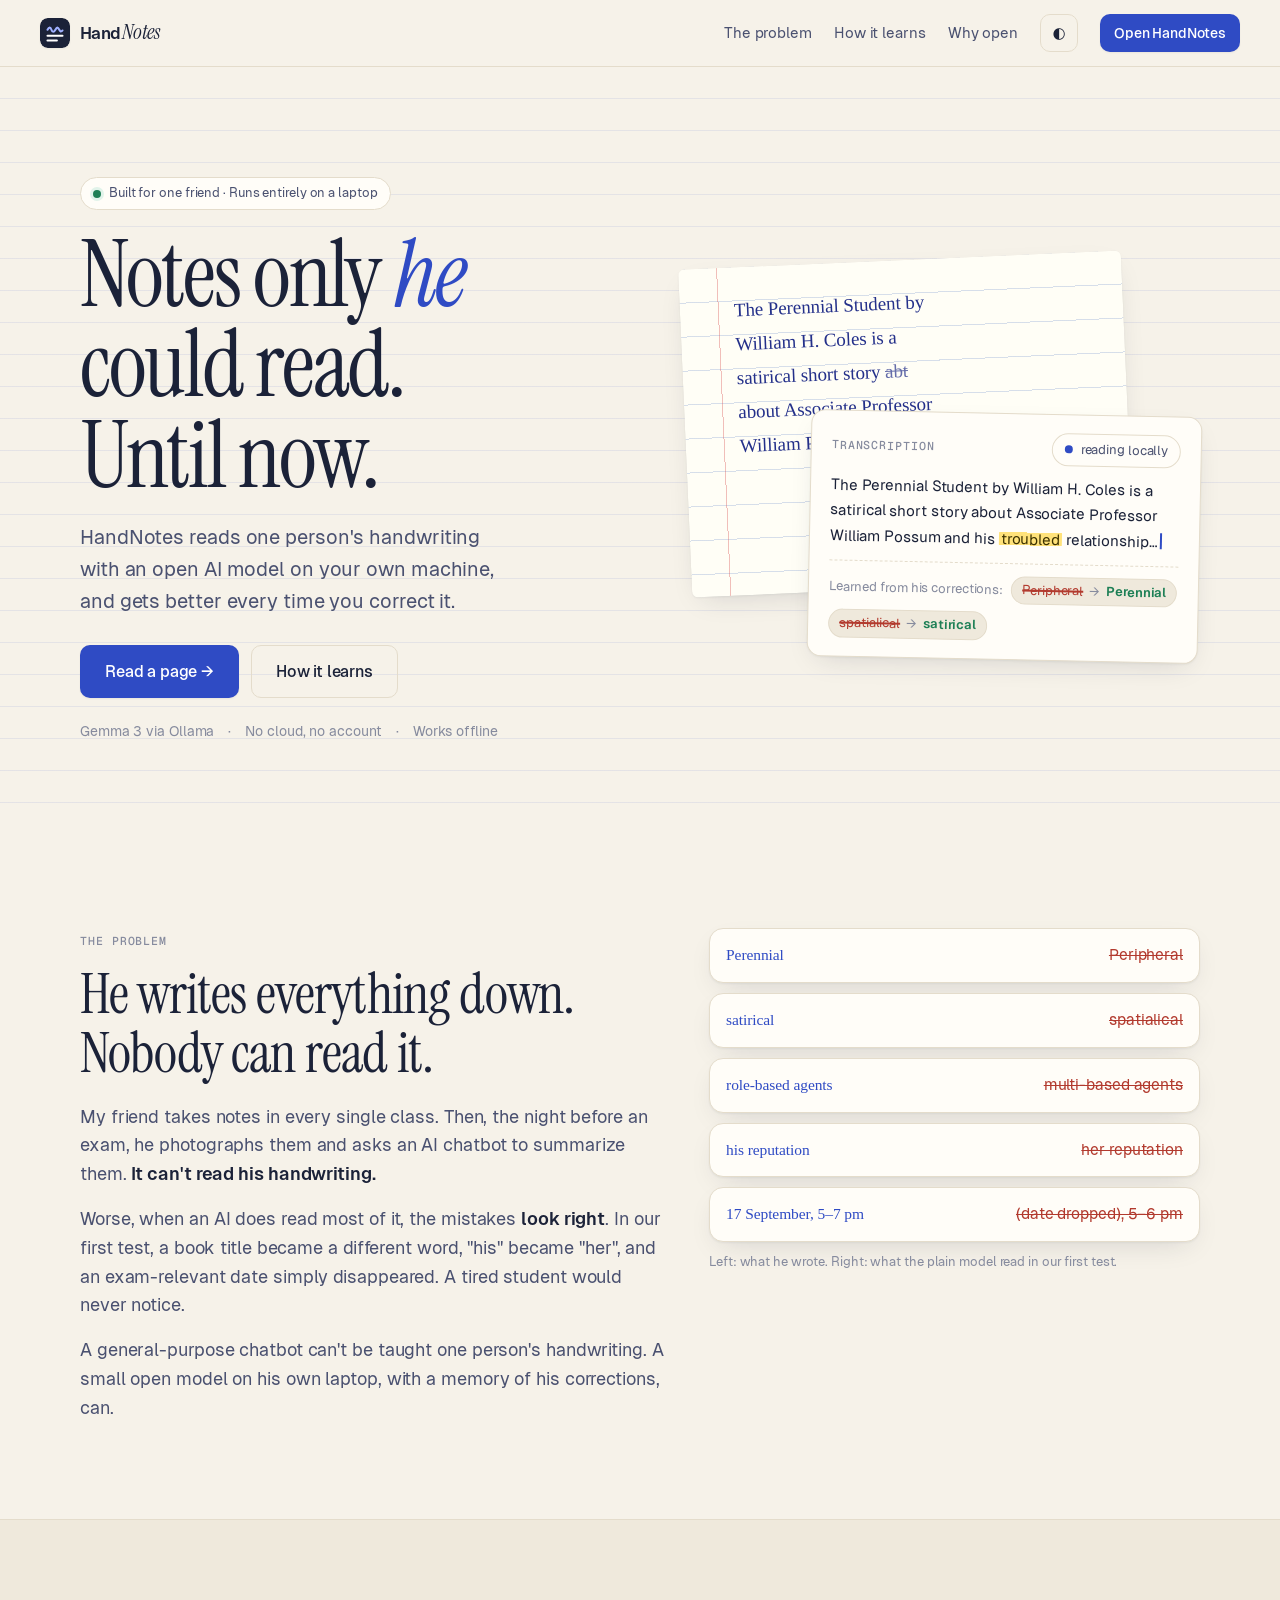
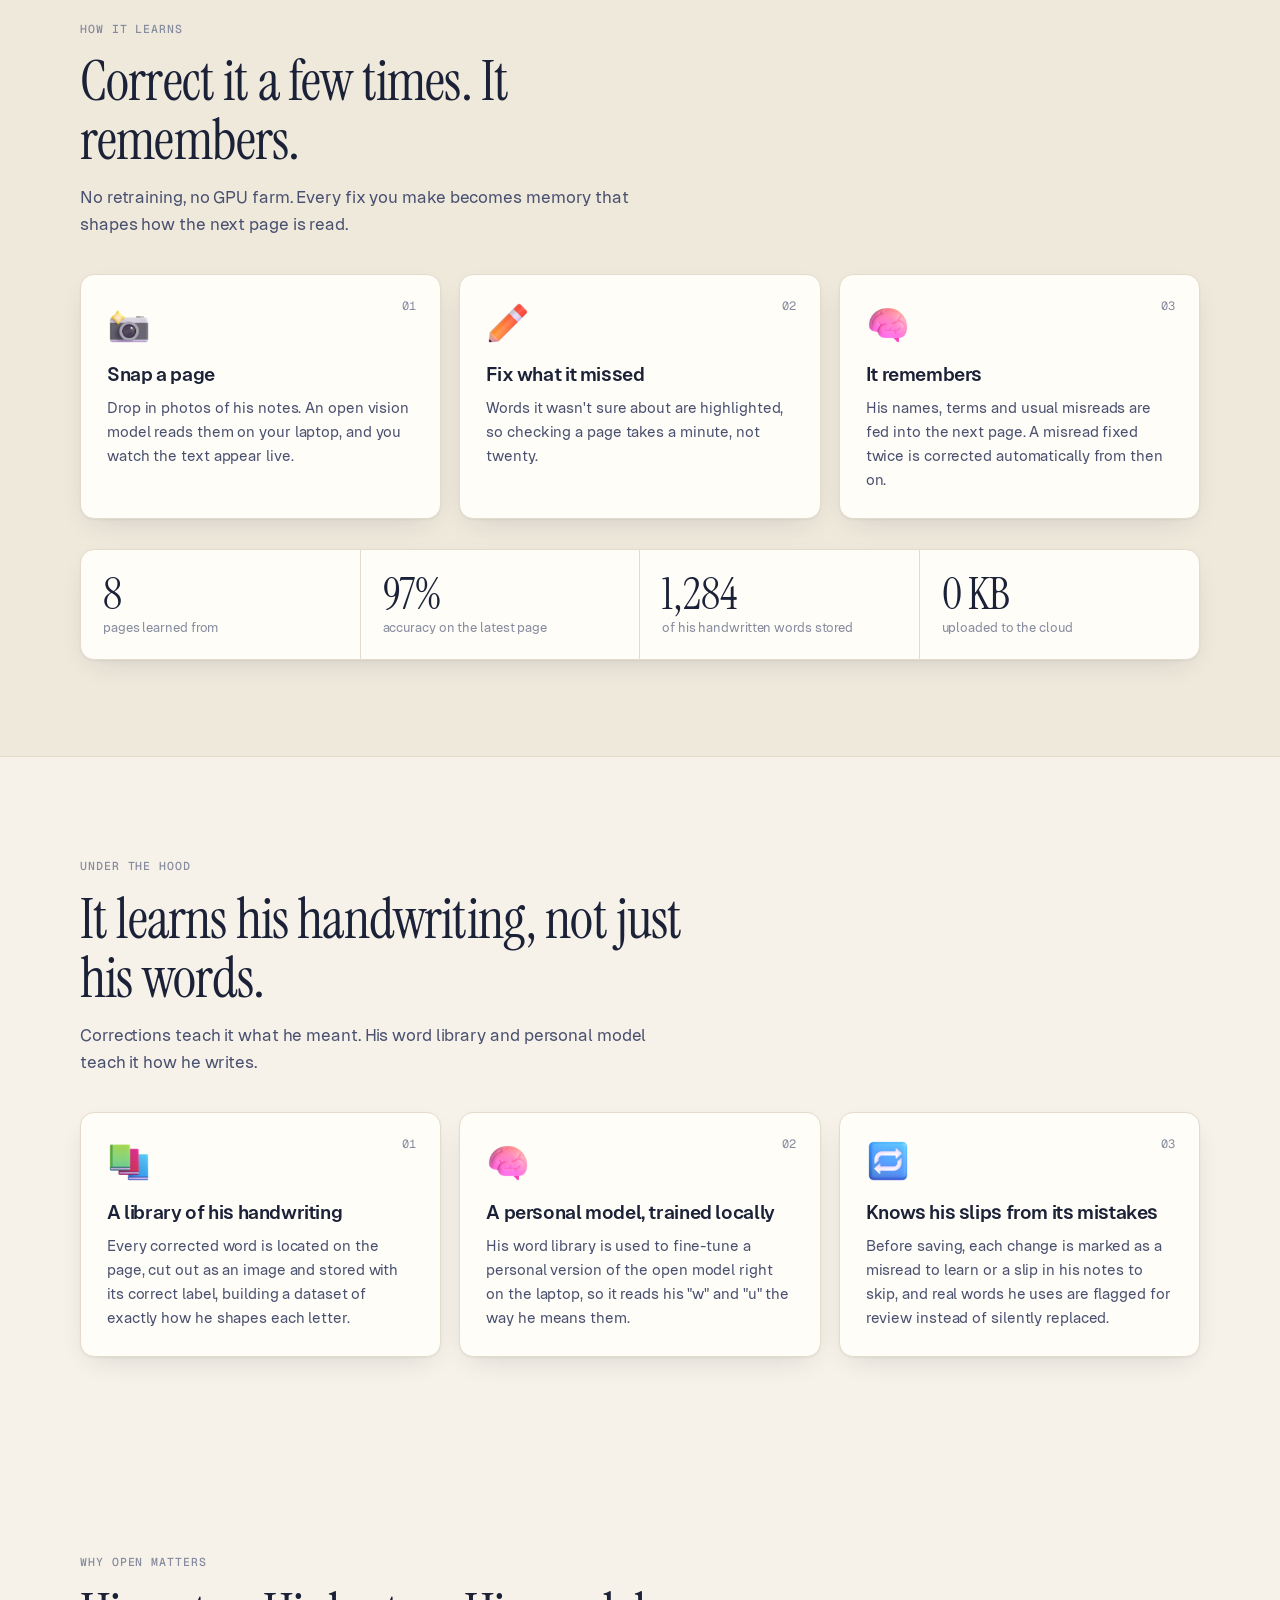
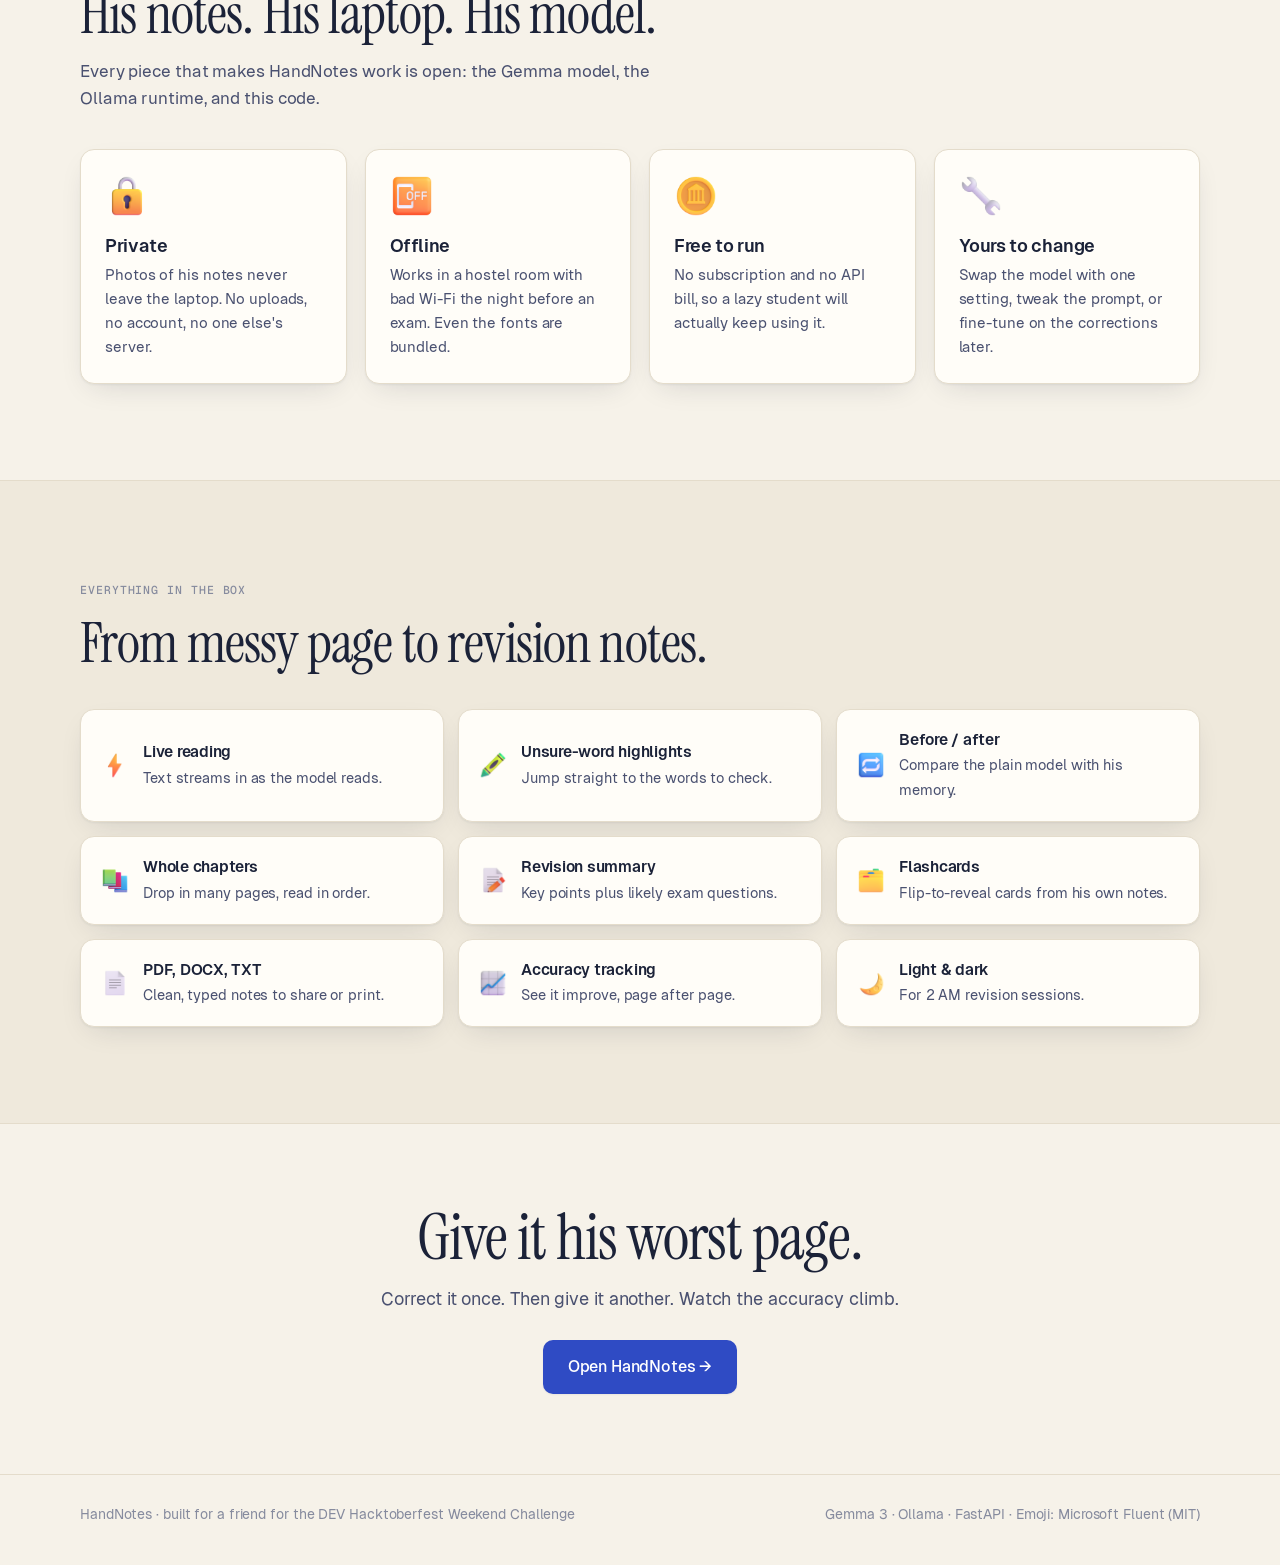
==== static/index.html @ cdf2809f "feat: HandNotes, a local handwriting reader that learns from corrections - FastAPI server bound to 1" ====
<!doctype html>
<html lang="en">
<head>
  <meta charset="utf-8">
  <meta name="viewport" content="width=device-width, initial-scale=1">
  <title>HandNotes</title>
  <meta name="description" content="A handwriting reader that learns one person's handwriting, powered by an open model running on your own laptop.">
  <link rel="icon" href="data:image/svg+xml,<svg xmlns='http://www.w3.org/2000/svg' viewBox='0 0 32 32'><rect width='32' height='32' rx='8' fill='%231b2238'/><path d='M8 12.5c1.6-3 3.2-3 4.2 0s2.6 3 4.2 0 2.6-3 4.2 0 1.8 2 3.4.8' fill='none' stroke='%239fb0ff' stroke-width='2.2' stroke-linecap='round' stroke-linejoin='round'/><path d='M8 19h16M8 24h10' fill='none' stroke='white' stroke-width='2.2' stroke-linecap='round'/></svg>">
  <link rel="preload" href="/static/fonts/instrument-serif-latin-400-normal.woff2" as="font" type="font/woff2" crossorigin>
  <link rel="preload" href="/static/fonts/geist-sans-latin-400-normal.woff2" as="font" type="font/woff2" crossorigin>
  <link rel="stylesheet" href="/static/styles.css">
  <script src="/static/theme.js"></script>
</head>
<body>
  <nav class="nav" aria-label="Main">
    <a class="brand" href="/" aria-label="HandNotes home">
      <svg class="brand-mark" viewBox="0 0 32 32" aria-hidden="true">
        <rect width="32" height="32" rx="8" fill="#1b2238"/>
        <path d="M8 12.5c1.6-3 3.2-3 4.2 0s2.6 3 4.2 0 2.6-3 4.2 0 1.8 2 3.4.8" fill="none" stroke="#9fb0ff" stroke-width="2.2" stroke-linecap="round" stroke-linejoin="round"/>
        <path d="M8 19h16M8 24h10" fill="none" stroke="#ffffff" stroke-width="2.2" stroke-linecap="round"/>
      </svg>
      <span>Hand<span class="serif">Notes</span></span>
    </a>
    <div class="nav-links">
      <a href="#problem">The problem</a>
      <a href="#how">How it learns</a>
      <a href="#open">Why open</a>
      <button class="icon-btn" data-theme-toggle aria-label="Toggle dark mode">◐</button>
      <a class="btn btn-primary btn-sm" href="/app">Open HandNotes</a>
    </div>
  </nav>

  <header class="hero">
    <div class="container hero-grid">
      <div>
        <span class="pill"><span class="dot ok"></span>Built for one friend · Runs entirely on a laptop</span>
        <h1>Notes only <em>he</em> could read.<br>Until now.</h1>
        <p class="lead">HandNotes reads one person's handwriting with an open AI model on your own machine, and gets better every time you correct it.</p>
        <div class="hero-actions">
          <a class="btn btn-primary btn-lg" href="/app">Read a page →</a>
          <a class="btn btn-ghost btn-lg" href="#how">How it learns</a>
        </div>
        <div class="hero-meta">
          <span>Gemma 3 via Ollama</span><span>·</span><span>No cloud, no account</span><span>·</span><span>Works offline</span>
        </div>
      </div>

      <div class="demo" aria-label="Example: a handwritten note and its transcription">
        <div class="note-paper" aria-hidden="true">
          The Perennial Student by<br>
          William H. Coles is a<br>
          satirical short story <span class="scribble">abt</span><br>
          about Associate Professor<br>
          William Possum and his…
        </div>
        <div class="card transcript-card">
          <div class="t-head">
            <span class="eyebrow">Transcription</span>
            <span class="pill"><span class="dot busy"></span>reading locally</span>
          </div>
          <p>The Perennial Student by William H. Coles is a satirical short story about Associate Professor William Possum and his <mark>troubled</mark> relationship…<span class="caret"></span></p>
          <div class="learned-row">
            Learned from his corrections:
            <span class="chip"><span class="wrong">Peripheral</span>→<span class="right">Perennial</span></span>
            <span class="chip"><span class="wrong">spatialical</span>→<span class="right">satirical</span></span>
          </div>
        </div>
      </div>
    </div>
  </header>

  <section class="section" id="problem">
    <div class="container story">
      <div class="story-text">
        <span class="eyebrow">The problem</span>
        <h2 style="font-size:clamp(36px,4.6vw,56px);margin:12px 0 20px">He writes everything down. Nobody can read it.</h2>
        <p>My friend takes notes in every single class. Then, the night before an exam, he photographs them and asks an AI chatbot to summarize them. <strong>It can't read his handwriting.</strong></p>
        <p>Worse, when an AI does read most of it, the mistakes <strong>look right</strong>. In our first test, a book title became a different word, "his" became "her", and an exam-relevant date simply disappeared. A tired student would never notice.</p>
        <p>A general-purpose chatbot can't be taught one person's handwriting. A small open model on his own laptop, with a memory of his corrections, can.</p>
      </div>
      <div class="misread-list" aria-label="Real misreads from the first test">
        <div class="card misread"><span class="wrote">Perennial</span><span class="read">Peripheral</span></div>
        <div class="card misread"><span class="wrote">satirical</span><span class="read">spatialical</span></div>
        <div class="card misread"><span class="wrote">role-based agents</span><span class="read">multi-based agents</span></div>
        <div class="card misread"><span class="wrote">his reputation</span><span class="read">her reputation</span></div>
        <div class="card misread"><span class="wrote">17 September, 5–7 pm</span><span class="read">(date dropped), 5–6 pm</span></div>
        <p class="muted" style="font-size:13px">Left: what he wrote. Right: what the plain model read in our first test.</p>
      </div>
    </div>
  </section>

  <section class="section section-alt" id="how">
    <div class="container">
      <div class="section-head">
        <span class="eyebrow">How it learns</span>
        <h2>Correct it a few times. It remembers.</h2>
        <p>No retraining, no GPU farm. Every fix you make becomes memory that shapes how the next page is read.</p>
      </div>
      <div class="steps">
        <article class="card step">
          <img class="emoji" src="/static/emoji/camera.png" alt="">
          <h3>Snap a page</h3>
          <p>Drop in photos of his notes. An open vision model reads them on your laptop, and you watch the text appear live.</p>
        </article>
        <article class="card step">
          <img class="emoji" src="/static/emoji/pencil.png" alt="">
          <h3>Fix what it missed</h3>
          <p>Words it wasn't sure about are highlighted, so checking a page takes a minute, not twenty.</p>
        </article>
        <article class="card step">
          <img class="emoji" src="/static/emoji/brain.png" alt="">
          <h3>It remembers</h3>
          <p>His names, terms and usual misreads are fed into the next page. A misread fixed twice is corrected automatically from then on.</p>
        </article>
      </div>
      <div class="card stats-strip">
        <div class="stat"><div class="value">8</div><div class="label">pages learned from</div></div>
        <div class="stat"><div class="value">97%</div><div class="label">accuracy on the latest page</div></div>
        <div class="stat"><div class="value">1,284</div><div class="label">of his handwritten words stored</div></div>
        <div class="stat"><div class="value">0 KB</div><div class="label">uploaded to the cloud</div></div>
      </div>
    </div>
  </section>

  <section class="section" id="handwriting">
    <div class="container">
      <div class="section-head">
        <span class="eyebrow">Under the hood</span>
        <h2>It learns his handwriting, not just his words.</h2>
        <p>Corrections teach it what he meant. His word library and personal model teach it how he writes.</p>
      </div>
      <div class="steps">
        <article class="card step">
          <img class="emoji" src="/static/emoji/books.png" alt="">
          <h3>A library of his handwriting</h3>
          <p>Every corrected word is located on the page, cut out as an image and stored with its correct label, building a dataset of exactly how he shapes each letter.</p>
        </article>
        <article class="card step">
          <img class="emoji" src="/static/emoji/brain.png" alt="">
          <h3>A personal model, trained locally</h3>
          <p>His word library is used to fine-tune a personal version of the open model right on the laptop, so it reads his "w" and "u" the way he means them.</p>
        </article>
        <article class="card step">
          <img class="emoji" src="/static/emoji/repeat.png" alt="">
          <h3>Knows his slips from its mistakes</h3>
          <p>Before saving, each change is marked as a misread to learn or a slip in his notes to skip, and real words he uses are flagged for review instead of silently replaced.</p>
        </article>
      </div>
    </div>
  </section>

  <section class="section" id="open">
    <div class="container">
      <div class="section-head">
        <span class="eyebrow">Why open matters</span>
        <h2>His notes. His laptop. His model.</h2>
        <p>Every piece that makes HandNotes work is open: the Gemma model, the Ollama runtime, and this code.</p>
      </div>
      <div class="why-grid">
        <article class="card why"><img class="emoji" src="/static/emoji/lock.png" alt=""><h3>Private</h3><p>Photos of his notes never leave the laptop. No uploads, no account, no one else's server.</p></article>
        <article class="card why"><img class="emoji" src="/static/emoji/offline.png" alt=""><h3>Offline</h3><p>Works in a hostel room with bad Wi-Fi the night before an exam. Even the fonts are bundled.</p></article>
        <article class="card why"><img class="emoji" src="/static/emoji/coin.png" alt=""><h3>Free to run</h3><p>No subscription and no API bill, so a lazy student will actually keep using it.</p></article>
        <article class="card why"><img class="emoji" src="/static/emoji/wrench.png" alt=""><h3>Yours to change</h3><p>Swap the model with one setting, tweak the prompt, or fine-tune on the corrections later.</p></article>
      </div>
    </div>
  </section>

  <section class="section section-alt">
    <div class="container">
      <div class="section-head">
        <span class="eyebrow">Everything in the box</span>
        <h2>From messy page to revision notes.</h2>
      </div>
      <div class="features">
        <div class="card feature"><img class="emoji-sm" src="/static/emoji/bolt.png" alt=""><div><b>Live reading</b><span>Text streams in as the model reads.</span></div></div>
        <div class="card feature"><img class="emoji-sm" src="/static/emoji/crayon.png" alt=""><div><b>Unsure-word highlights</b><span>Jump straight to the words to check.</span></div></div>
        <div class="card feature"><img class="emoji-sm" src="/static/emoji/repeat.png" alt=""><div><b>Before / after</b><span>Compare the plain model with his memory.</span></div></div>
        <div class="card feature"><img class="emoji-sm" src="/static/emoji/books.png" alt=""><div><b>Whole chapters</b><span>Drop in many pages, read in order.</span></div></div>
        <div class="card feature"><img class="emoji-sm" src="/static/emoji/memo.png" alt=""><div><b>Revision summary</b><span>Key points plus likely exam questions.</span></div></div>
        <div class="card feature"><img class="emoji-sm" src="/static/emoji/cards.png" alt=""><div><b>Flashcards</b><span>Flip-to-reveal cards from his own notes.</span></div></div>
        <div class="card feature"><img class="emoji-sm" src="/static/emoji/page.png" alt=""><div><b>PDF, DOCX, TXT</b><span>Clean, typed notes to share or print.</span></div></div>
        <div class="card feature"><img class="emoji-sm" src="/static/emoji/chart.png" alt=""><div><b>Accuracy tracking</b><span>See it improve, page after page.</span></div></div>
        <div class="card feature"><img class="emoji-sm" src="/static/emoji/moon.png" alt=""><div><b>Light & dark</b><span>For 2 AM revision sessions.</span></div></div>
      </div>
    </div>
  </section>

  <section class="cta-band">
    <h2>Give it his worst page.</h2>
    <p>Correct it once. Then give it another. Watch the accuracy climb.</p>
    <a class="btn btn-primary btn-lg" href="/app">Open HandNotes →</a>
  </section>

  <footer class="footer">
    <div class="container">
      <span>HandNotes · built for a friend for the DEV Hacktoberfest Weekend Challenge</span>
      <span>Gemma 3 · Ollama · FastAPI · Emoji: Microsoft Fluent (MIT)</span>
    </div>
  </footer>
</body>
</html>
---- static/styles.css ----
/* HandNotes design system: paper & ink. Fonts are self-hosted, so it works fully offline. */

@font-face { font-family: "Geist"; src: url("/static/fonts/geist-sans-latin-400-normal.woff2") format("woff2"); font-weight: 400; font-display: swap; }
@font-face { font-family: "Geist"; src: url("/static/fonts/geist-sans-latin-500-normal.woff2") format("woff2"); font-weight: 500; font-display: swap; }
@font-face { font-family: "Geist"; src: url("/static/fonts/geist-sans-latin-600-normal.woff2") format("woff2"); font-weight: 600; font-display: swap; }
@font-face { font-family: "Geist Mono"; src: url("/static/fonts/geist-mono-latin-400-normal.woff2") format("woff2"); font-weight: 400; font-display: swap; }
@font-face { font-family: "Geist Mono"; src: url("/static/fonts/geist-mono-latin-500-normal.woff2") format("woff2"); font-weight: 500; font-display: swap; }
@font-face { font-family: "Instrument Serif"; src: url("/static/fonts/instrument-serif-latin-400-normal.woff2") format("woff2"); font-weight: 400; font-display: swap; }
@font-face { font-family: "Instrument Serif"; src: url("/static/fonts/instrument-serif-latin-400-italic.woff2") format("woff2"); font-weight: 400; font-style: italic; font-display: swap; }

:root {
  --paper: #f6f2e9;
  --paper-raised: #fffdf8;
  --paper-sunken: #efe9dc;
  --ink: #1b2238;
  --ink-soft: #4a5170;
  --muted: #868b9e;
  --line: #e4dccb;
  --rule: rgba(47, 75, 196, 0.09);
  --accent: #2f4bc4;
  --accent-ink: #ffffff;
  --accent-soft: #e7ebfb;
  --highlight: #ffe27a;
  --highlight-ink: #3d3200;
  --good: #1d7f55;
  --good-soft: #e1f3ea;
  --bad: #b23a2e;
  --bad-soft: #fbe7e4;
  --shadow-sm: 0 1px 2px rgba(27, 34, 56, 0.06);
  --shadow: 0 1px 2px rgba(27, 34, 56, 0.05), 0 10px 30px -12px rgba(27, 34, 56, 0.18);
  --radius: 14px;
  --radius-sm: 10px;
  --serif: "Instrument Serif", "Iowan Old Style", Georgia, serif;
  --sans: "Geist", "Segoe UI", system-ui, -apple-system, sans-serif;
  --hand: "Segoe Print", "Bradley Hand", "Marker Felt", cursive;
  --mono: "Geist Mono", "Cascadia Code", Consolas, ui-monospace, monospace;
  color-scheme: light;
}

@media (prefers-color-scheme: dark) {
  :root:not([data-theme="light"]) {
    --paper: #10141f;
    --paper-raised: #171c2b;
    --paper-sunken: #0c0f18;
    --ink: #e9e6dd;
    --ink-soft: #b3b6c6;
    --muted: #7d8296;
    --line: #262d42;
    --rule: rgba(140, 160, 255, 0.07);
    --accent: #8ea2ff;
    --accent-ink: #0e1222;
    --accent-soft: #1f2848;
    --highlight: #d9b93c;
    --highlight-ink: #1b1600;
    --good: #5fd09c;
    --good-soft: #15302a;
    --bad: #ff8a7d;
    --bad-soft: #3a1c1c;
    --shadow-sm: 0 1px 2px rgba(0, 0, 0, 0.4);
    --shadow: 0 1px 2px rgba(0, 0, 0, 0.4), 0 12px 32px -14px rgba(0, 0, 0, 0.7);
    color-scheme: dark;
  }
}

:root[data-theme="dark"] {
  --paper: #10141f;
  --paper-raised: #171c2b;
  --paper-sunken: #0c0f18;
  --ink: #e9e6dd;
  --ink-soft: #b3b6c6;
  --muted: #7d8296;
  --line: #262d42;
  --rule: rgba(140, 160, 255, 0.07);
  --accent: #8ea2ff;
  --accent-ink: #0e1222;
  --accent-soft: #1f2848;
  --highlight: #d9b93c;
  --highlight-ink: #1b1600;
  --good: #5fd09c;
  --good-soft: #15302a;
  --bad: #ff8a7d;
  --bad-soft: #3a1c1c;
  --shadow-sm: 0 1px 2px rgba(0, 0, 0, 0.4);
  --shadow: 0 1px 2px rgba(0, 0, 0, 0.4), 0 12px 32px -14px rgba(0, 0, 0, 0.7);
  color-scheme: dark;
}

*, *::before, *::after { box-sizing: border-box; }

html { -webkit-text-size-adjust: 100%; }

body {
  margin: 0;
  background: var(--paper);
  color: var(--ink);
  font: 15.5px/1.6 var(--sans);
  letter-spacing: -0.006em;
  font-feature-settings: "ss01", "cv11";
  -webkit-font-smoothing: antialiased;
  text-rendering: optimizeLegibility;
}

h1, h2, h3 { font-family: var(--serif); font-weight: 400; line-height: 1.05; margin: 0; letter-spacing: -0.015em; }
h3 { font-family: var(--sans); font-weight: 600; letter-spacing: -0.02em; line-height: 1.3; }
p { margin: 0; }
a { color: inherit; }
button, input, textarea { font: inherit; color: inherit; }
img { max-width: 100%; display: block; }

:focus-visible { outline: 2px solid var(--accent); outline-offset: 2px; border-radius: 6px; }

.sr-only { position: absolute; width: 1px; height: 1px; overflow: hidden; clip: rect(0 0 0 0); white-space: nowrap; }

/* ---------- Buttons ---------- */
.btn {
  display: inline-flex; align-items: center; justify-content: center; gap: 8px;
  padding: 10px 18px; border-radius: var(--radius-sm); border: 1px solid transparent;
  font-weight: 500; font-size: 14.5px; letter-spacing: -0.01em; text-decoration: none; cursor: pointer;
  transition: transform 0.15s ease, background 0.15s ease, box-shadow 0.15s ease, opacity 0.15s;
  white-space: nowrap;
}
.btn:active { transform: translateY(1px); }
.btn:disabled { opacity: 0.45; cursor: not-allowed; }
.btn-primary { background: var(--accent); color: var(--accent-ink); box-shadow: var(--shadow-sm); }
.btn-primary:hover:not(:disabled) { box-shadow: 0 6px 18px -6px var(--accent); }
.btn-ghost { background: transparent; border-color: var(--line); color: var(--ink); }
.btn-ghost:hover:not(:disabled) { background: var(--paper-raised); }
.btn-sm { padding: 7px 13px; font-size: 14px; }
.btn-lg { padding: 13px 24px; font-size: 16px; }
.icon-btn {
  display: inline-grid; place-items: center; width: 38px; height: 38px; border-radius: var(--radius-sm);
  border: 1px solid var(--line); background: transparent; cursor: pointer;
}
.icon-btn:hover { background: var(--paper-raised); }

/* ---------- Pills, chips, marks ---------- */
.pill {
  display: inline-flex; align-items: center; gap: 8px; padding: 5px 12px; border-radius: 999px;
  background: var(--paper-raised); border: 1px solid var(--line); font-size: 13px; color: var(--ink-soft);
}
.dot { width: 8px; height: 8px; border-radius: 50%; background: var(--muted); flex: none; }
.dot.ok { background: var(--good); box-shadow: 0 0 0 3px var(--good-soft); }
.dot.bad { background: var(--bad); box-shadow: 0 0 0 3px var(--bad-soft); }
.dot.busy { background: var(--accent); animation: pulse 1.2s ease-in-out infinite; }

.chip {
  display: inline-flex; align-items: center; gap: 6px; padding: 4px 10px; border-radius: 999px;
  background: var(--paper-sunken); border: 1px solid var(--line); font-size: 13px; line-height: 1.4;
}
.chip .wrong { color: var(--bad); text-decoration: line-through; text-decoration-thickness: 1.5px; }
.chip .right { color: var(--good); font-weight: 600; }
.chip .count { color: var(--muted); font-size: 12px; }
.chip.button { cursor: pointer; }
.chip.button:hover { border-color: var(--accent); }
.chips { display: flex; flex-wrap: wrap; gap: 6px; }

mark, .mark {
  background: linear-gradient(transparent 12%, var(--highlight) 12%, var(--highlight) 88%, transparent 88%);
  color: var(--highlight-ink); padding: 0 2px; border-radius: 3px;
}

/* ---------- Cards ---------- */
.card {
  background: var(--paper-raised); border: 1px solid var(--line); border-radius: var(--radius);
  box-shadow: var(--shadow);
}
.card-pad { padding: 20px; }
.eyebrow { font-family: var(--mono); font-size: 11.5px; letter-spacing: 0.08em; text-transform: uppercase; color: var(--muted); font-weight: 500; }
.emoji { width: 44px; height: 44px; object-fit: contain; flex: none; }
.emoji-sm { width: 28px; height: 28px; object-fit: contain; flex: none; }
.emoji-lg { width: 72px; height: 72px; object-fit: contain; }
.muted { color: var(--muted); }

/* ---------- Top navigation ---------- */
.nav {
  position: sticky; top: 0; z-index: 20; display: flex; align-items: center; gap: 16px;
  padding: 14px clamp(16px, 4vw, 40px);
  background: color-mix(in srgb, var(--paper) 82%, transparent);
  backdrop-filter: saturate(1.4) blur(10px); border-bottom: 1px solid var(--line);
}
.brand { display: inline-flex; align-items: center; gap: 10px; font-size: 17px; font-weight: 600; letter-spacing: -0.03em; text-decoration: none; }
.brand-mark { width: 30px; height: 30px; flex: none; display: block; border-radius: 8px; box-shadow: var(--shadow-sm); }
.brand-mark rect { fill: var(--logo-tile, #1b2238); }
:root[data-theme="dark"] .brand-mark rect { --logo-tile: #2b3558; }
@media (prefers-color-scheme: dark) { :root:not([data-theme="light"]) .brand-mark rect { --logo-tile: #2b3558; } }
.brand .serif { font-family: var(--serif); font-style: italic; font-weight: 400; font-size: 21px; letter-spacing: -0.01em; margin-left: 1px; }
.nav-links { display: flex; gap: 22px; margin-left: auto; align-items: center; font-size: 15px; }
.nav-links a:not(.btn) { text-decoration: none; color: var(--ink-soft); }
.nav-links a:not(.btn):hover { color: var(--ink); }
.nav-spacer { margin-left: auto; }

/* ---------- Landing ---------- */
.container { width: min(1120px, 100% - 32px); margin-inline: auto; }
.hero {
  padding: clamp(48px, 9vw, 110px) 0 clamp(48px, 7vw, 90px);
  background-image: repeating-linear-gradient(to bottom, transparent 0 31px, var(--rule) 31px 32px);
}
.hero-grid { display: grid; grid-template-columns: 1.05fr 1fr; gap: clamp(32px, 5vw, 64px); align-items: center; }
.hero h1 { font-size: clamp(48px, 7.4vw, 92px); margin: 20px 0 20px; line-height: 0.98; letter-spacing: -0.025em; }
.hero h1 em { color: var(--accent); font-style: italic; }
.hero .lead { font-size: clamp(17px, 1.6vw, 20px); color: var(--ink-soft); max-width: 34ch; }
.hero-actions { display: flex; flex-wrap: wrap; gap: 12px; margin-top: 28px; }
.hero-meta { margin-top: 22px; font-size: 14px; color: var(--muted); display: flex; flex-wrap: wrap; gap: 14px; }

.demo { position: relative; min-height: 400px; }
.note-paper {
  position: absolute; inset: 0 14% 18% 0; padding: 26px 26px 26px 54px; border-radius: 6px;
  background-color: #fffef6;
  background-image:
    linear-gradient(to right, transparent 38px, rgba(214, 72, 72, 0.35) 38px 39px, transparent 39px),
    repeating-linear-gradient(to bottom, transparent 0 33px, rgba(70, 110, 190, 0.22) 33px 34px);
  box-shadow: var(--shadow); transform: rotate(-2.5deg);
  font-family: var(--hand); color: #24308a; font-size: 19px; line-height: 34px;
}
.note-paper .scribble { text-decoration: line-through; opacity: 0.7; }
.transcript-card {
  position: absolute; right: 0; bottom: 0; width: 76%; padding: 18px 20px; transform: rotate(1.2deg);
}
.transcript-card .t-head { display: flex; align-items: center; justify-content: space-between; gap: 10px; margin-bottom: 10px; }
.transcript-card p { font-size: 15px; line-height: 1.7; }
.caret { display: inline-block; width: 2px; height: 1.05em; background: var(--accent); vertical-align: -2px; margin-left: 2px; animation: blink 1s steps(1) infinite; }
.learned-row { margin-top: 12px; padding-top: 12px; border-top: 1px dashed var(--line); display: flex; align-items: center; gap: 8px; flex-wrap: wrap; font-size: 13px; color: var(--muted); }

.section { padding: clamp(56px, 8vw, 96px) 0; }
.section-alt { background: var(--paper-sunken); border-block: 1px solid var(--line); }
.section-head { max-width: 640px; margin-bottom: 36px; }
.section-head h2 { font-size: clamp(36px, 4.6vw, 56px); margin-top: 12px; }
.section-head p { margin-top: 14px; color: var(--ink-soft); font-size: 17px; max-width: 52ch; }

.story { display: grid; grid-template-columns: 1.2fr 1fr; gap: 40px; align-items: start; }
.story-text p + p { margin-top: 16px; }
.story-text p { font-size: 18px; color: var(--ink-soft); }
.story-text strong { color: var(--ink); }
.misread-list { display: grid; gap: 10px; }
.misread { display: flex; justify-content: space-between; align-items: center; gap: 12px; padding: 14px 16px; }
.misread .wrote { font-family: var(--hand); color: var(--accent); }
.misread .read { color: var(--bad); text-decoration: line-through; }

.steps { display: grid; grid-template-columns: repeat(3, 1fr); gap: 18px; counter-reset: step; }
.step { padding: 26px; position: relative; }
.step::before {
  counter-increment: step; content: "0" counter(step);
  font-family: var(--mono); font-size: 12px; color: var(--muted); position: absolute; top: 22px; right: 24px;
}
.step h3 { font-size: 19px; margin: 18px 0 8px; }
.step p { color: var(--ink-soft); font-size: 15px; }

.stats-strip { display: grid; grid-template-columns: repeat(4, 1fr); gap: 0; margin-top: 30px; overflow: hidden; }
.stat { padding: 20px 22px; border-right: 1px solid var(--line); }
.stat:last-child { border-right: 0; }
.stat .value { font-family: var(--serif); font-size: 44px; line-height: 1.1; font-variant-numeric: tabular-nums; }
.stat .label { font-size: 13px; color: var(--muted); }

.why-grid { display: grid; grid-template-columns: repeat(4, 1fr); gap: 18px; }
.why { padding: 24px; }
.why h3 { font-size: 18px; margin: 16px 0 6px; }
.why p { color: var(--ink-soft); font-size: 15px; }

.features { display: grid; grid-template-columns: repeat(3, 1fr); gap: 14px; }
.feature { padding: 18px 20px; display: flex; gap: 14px; align-items: center; }
.feature b { display: block; margin-bottom: 1px; font-weight: 600; letter-spacing: -0.015em; }
.feature span { color: var(--ink-soft); font-size: 14.5px; }

.cta-band { text-align: center; padding: clamp(48px, 7vw, 80px) 24px; }
.cta-band h2 { font-size: clamp(40px, 5.4vw, 64px); }
.cta-band p { color: var(--ink-soft); margin: 14px auto 26px; max-width: 46ch; font-size: 18px; }

.footer { padding: 28px 0 40px; color: var(--muted); font-size: 14px; border-top: 1px solid var(--line); }
.footer .container { display: flex; flex-wrap: wrap; gap: 12px; justify-content: space-between; }

/* ---------- Workspace ---------- */
.workspace {
  display: grid; grid-template-columns: 250px minmax(0, 1fr) 320px; gap: 18px;
  padding: 18px clamp(12px, 2vw, 24px) 32px; align-items: start;
}
.panel-title { display: flex; align-items: center; justify-content: space-between; gap: 8px; margin-bottom: 12px; }
.panel-title h2 { font-family: var(--sans); font-size: 15px; font-weight: 600; letter-spacing: -0.02em; }

.dropzone {
  display: grid; place-items: center; text-align: center; gap: 6px; padding: 22px 14px; border-radius: var(--radius-sm);
  border: 1.5px dashed var(--line); background: var(--paper-sunken); cursor: pointer; transition: border-color 0.15s, background 0.15s;
  font-size: 14px; color: var(--ink-soft);
}
.dropzone:hover, .dropzone.drag { border-color: var(--accent); background: var(--accent-soft); }
.dropzone .big { font-size: 26px; }

.page-list { list-style: none; margin: 14px 0 0; padding: 0; display: grid; gap: 8px; }
.page-item {
  display: flex; gap: 10px; align-items: center; padding: 8px; border-radius: var(--radius-sm); cursor: pointer;
  border: 1px solid transparent; background: transparent; width: 100%; text-align: left;
}
.page-item:hover { background: var(--paper-sunken); }
.page-item.active { background: var(--accent-soft); border-color: color-mix(in srgb, var(--accent) 35%, transparent); }
.page-item img { width: 44px; height: 56px; object-fit: cover; border-radius: 5px; border: 1px solid var(--line); flex: none; }
.page-item { overflow: hidden; }
.page-item .meta { min-width: 0; flex: 1; display: grid; }
.page-item .name { font-size: 14px; font-weight: 600; white-space: nowrap; overflow: hidden; text-overflow: ellipsis; }
.page-item .state { font-size: 12px; color: var(--muted); display: flex; align-items: center; gap: 6px; }

.editor { display: grid; grid-template-columns: minmax(0, 0.9fr) minmax(0, 1.1fr); gap: 18px; }
.viewer { padding: 10px; position: sticky; top: 84px; }
.viewer-frame { border-radius: var(--radius-sm); overflow: auto; max-height: calc(100vh - 130px); background: var(--paper-sunken); cursor: zoom-in; }
.viewer-frame img { width: 100%; }
.viewer-frame.zoomed { cursor: zoom-out; }
.viewer-frame.zoomed img { width: 200%; max-width: none; }

.transcript { padding: 18px; display: flex; flex-direction: column; gap: 14px; min-height: 480px; }
.transcript-head { display: flex; align-items: center; justify-content: space-between; gap: 10px; flex-wrap: wrap; }
.stream {
  font-family: var(--sans); font-size: 16px; line-height: 1.75; white-space: pre-wrap; min-height: 300px;
  padding: 16px; border-radius: var(--radius-sm); background: var(--paper-sunken); border: 1px solid var(--line);
}
textarea.edit {
  width: 100%; min-height: 380px; resize: vertical; padding: 16px; border-radius: var(--radius-sm);
  border: 1px solid var(--line); background: var(--paper); line-height: 1.75; font-size: 16px;
}
textarea.edit:focus { outline: 2px solid var(--accent); outline-offset: 0; border-color: transparent; }
.actions { display: flex; flex-wrap: wrap; gap: 10px; align-items: center; }
.hint { font-size: 13px; color: var(--muted); }
kbd { font-family: var(--mono); font-size: 12px; padding: 1px 6px; border: 1px solid var(--line); border-bottom-width: 2px; border-radius: 5px; background: var(--paper-raised); }

.notice { padding: 12px 14px; border-radius: var(--radius-sm); font-size: 14px; display: flex; gap: 10px; align-items: flex-start; flex-wrap: wrap; }
.notice.info { background: var(--accent-soft); }
.notice.good { background: var(--good-soft); }
.notice.bad { background: var(--bad-soft); }
.notice.warn { background: color-mix(in srgb, var(--highlight) 30%, var(--paper-raised)); }

.empty { display: grid; place-items: center; text-align: center; gap: 12px; padding: 60px 20px; color: var(--ink-soft); }
.empty h2 { font-size: 36px; color: var(--ink); }

.diff { line-height: 1.9; font-size: 15px; padding: 14px; border-radius: var(--radius-sm); background: var(--paper-sunken); white-space: pre-wrap; }
.diff ins { background: var(--good-soft); color: var(--good); text-decoration: none; padding: 1px 3px; border-radius: 4px; }
.diff del { color: var(--bad); padding: 1px 3px; }

.insights { display: grid; gap: 18px; position: sticky; top: 84px; }
.chart svg { width: 100%; height: auto; display: block; }
.chart .axis { stroke: var(--line); }
.chart .line { fill: none; stroke: var(--accent); stroke-width: 2.5; stroke-linejoin: round; stroke-linecap: round; }
.chart .area { fill: var(--accent); opacity: 0.1; }
.chart .pt { fill: var(--paper-raised); stroke: var(--accent); stroke-width: 2; }
.chart text { fill: var(--muted); font-size: 11px; font-family: var(--sans); }
.kpis { display: grid; grid-template-columns: 1fr 1fr; gap: 10px; margin-top: 14px; }
.kpi { padding: 10px 12px; border-radius: var(--radius-sm); background: var(--paper-sunken); }
.kpi .value { font-family: var(--serif); font-size: 30px; line-height: 1.15; font-variant-numeric: tabular-nums; }
.kpi .label { font-size: 12px; color: var(--muted); }
.delta-up { color: var(--good); font-size: 13px; font-weight: 600; }

.lower-grid { display: grid; grid-template-columns: minmax(280px, 1fr) minmax(0, 2.2fr); gap: 18px; margin: 0 clamp(12px, 2vw, 24px) 18px; align-items: start; }
.lower-grid:not(:has(> :not([hidden]))) { display: none; }
@media (max-width: 900px) { .lower-grid { grid-template-columns: 1fr; } }
.model-name { font-family: var(--mono); font-size: 14px; font-weight: 500; }
.model-stats { display: grid; grid-template-columns: 1fr 1fr; gap: 10px; margin: 14px 0 0; }
.model-stats div { padding: 10px 12px; border-radius: var(--radius-sm); background: var(--paper-sunken); }
.model-stats dt { font-size: 12px; color: var(--muted); }
.model-stats dd { margin: 2px 0 0; font-weight: 600; font-variant-numeric: tabular-nums; }

.sample-grid { display: grid; grid-template-columns: repeat(auto-fill, minmax(104px, 1fr)); gap: 10px; }
.sample { margin: 0; }
.sample-ink {
  height: 44px; display: grid; place-items: center; border-radius: 8px; overflow: hidden;
  background-color: #fffef6;
  background-image: repeating-linear-gradient(to bottom, transparent 0 21px, rgba(70, 110, 190, 0.22) 21px 22px);
  font-family: var(--hand); color: #24308a; font-size: 14px; transform: rotate(-1deg);
  border: 1px solid var(--line); white-space: nowrap;
}
.sample:nth-child(3n) .sample-ink { transform: rotate(1deg); font-size: 13px; }
.sample:nth-child(4n) .sample-ink { transform: rotate(-2deg); }
.sample figcaption { font-size: 11px; color: var(--muted); text-align: center; margin-top: 3px; font-family: var(--mono); }

.study { margin: 0 clamp(12px, 2vw, 24px) 40px; }
.tabs { display: flex; gap: 4px; padding: 4px; background: var(--paper-sunken); border-radius: 999px; width: fit-content; border: 1px solid var(--line); }
.tab { padding: 7px 16px; border-radius: 999px; border: 0; background: transparent; cursor: pointer; font-weight: 500; font-size: 14px; color: var(--ink-soft); }
.tab[aria-selected="true"] { background: var(--paper-raised); color: var(--ink); box-shadow: var(--shadow-sm); }
.tab-panel { margin-top: 16px; }
.summary-body { max-width: 760px; }
.summary-body ul, .summary-body ol { padding-left: 22px; margin: 8px 0 14px; }
.summary-body li { margin: 4px 0; }
.summary-body h3 { font-size: 16px; margin: 14px 0 6px; }

.cards-grid { display: grid; grid-template-columns: repeat(auto-fill, minmax(230px, 1fr)); gap: 14px; }
.flashcard { perspective: 900px; height: 170px; cursor: pointer; border: 0; background: none; padding: 0; text-align: left; }
.flashcard-inner { position: relative; width: 100%; height: 100%; transition: transform 0.5s cubic-bezier(.2,.7,.2,1); transform-style: preserve-3d; }
.flashcard.flipped .flashcard-inner { transform: rotateY(180deg); }
.flashcard-face {
  position: absolute; inset: 0; padding: 18px; border-radius: var(--radius); backface-visibility: hidden;
  background: var(--paper-raised); border: 1px solid var(--line); box-shadow: var(--shadow);
  display: flex; flex-direction: column; justify-content: space-between; overflow: auto;
}
.flashcard-face.back { transform: rotateY(180deg); background: var(--accent-soft); }
.flashcard-face p { font-size: 15px; }
.flashcard-face .q { font-family: var(--serif); font-size: 22px; line-height: 1.2; }

.export-row { display: flex; flex-wrap: wrap; gap: 10px; align-items: center; }
.field { padding: 9px 14px; border-radius: 999px; border: 1px solid var(--line); background: var(--paper); min-width: 220px; }
.check { display: inline-flex; gap: 8px; align-items: center; font-size: 14px; color: var(--ink-soft); }

.toast-host { position: fixed; bottom: 20px; left: 50%; transform: translateX(-50%); display: grid; gap: 8px; z-index: 50; width: min(440px, calc(100% - 32px)); }
.toast { padding: 12px 16px; border-radius: 12px; background: var(--ink); color: var(--paper); box-shadow: var(--shadow); font-size: 14px; animation: rise 0.25s ease; }
.toast.bad { background: var(--bad); color: #fff; }

.spinner { width: 16px; height: 16px; border-radius: 50%; border: 2px solid var(--accent-soft); border-top-color: var(--accent); animation: spin 0.8s linear infinite; flex: none; }

@keyframes spin { to { transform: rotate(360deg); } }
@keyframes blink { 50% { opacity: 0; } }
@keyframes pulse { 50% { opacity: 0.35; } }
@keyframes rise { from { opacity: 0; transform: translateY(8px); } }

@media (prefers-reduced-motion: reduce) {
  *, *::before, *::after { animation: none !important; transition: none !important; }
}

/* ---------- Responsive ---------- */
@media (max-width: 1180px) {
  .workspace { grid-template-columns: 220px minmax(0, 1fr); }
  .insights { grid-column: 1 / -1; position: static; grid-template-columns: repeat(auto-fit, minmax(260px, 1fr)); }
}
@media (max-width: 900px) {
  .hero-grid, .story { grid-template-columns: 1fr; }
  .demo { min-height: 360px; }
  .steps, .why-grid { grid-template-columns: 1fr 1fr; }
  .features { grid-template-columns: 1fr 1fr; }
  .stats-strip { grid-template-columns: 1fr 1fr; }
  .stat:nth-child(2) { border-right: 0; }
  .stat:nth-child(-n+2) { border-bottom: 1px solid var(--line); }
  .workspace { grid-template-columns: 1fr; }
  .editor { grid-template-columns: 1fr; }
  .viewer { position: static; }
  .viewer-frame { max-height: 420px; }
  .nav-links a:not(.btn) { display: none; }
}
@media (max-width: 560px) {
  .steps, .why-grid, .features { grid-template-columns: 1fr; }
  .note-paper { inset: 0 6% 26% 0; font-size: 16px; }
  .transcript-card { width: 90%; }
}
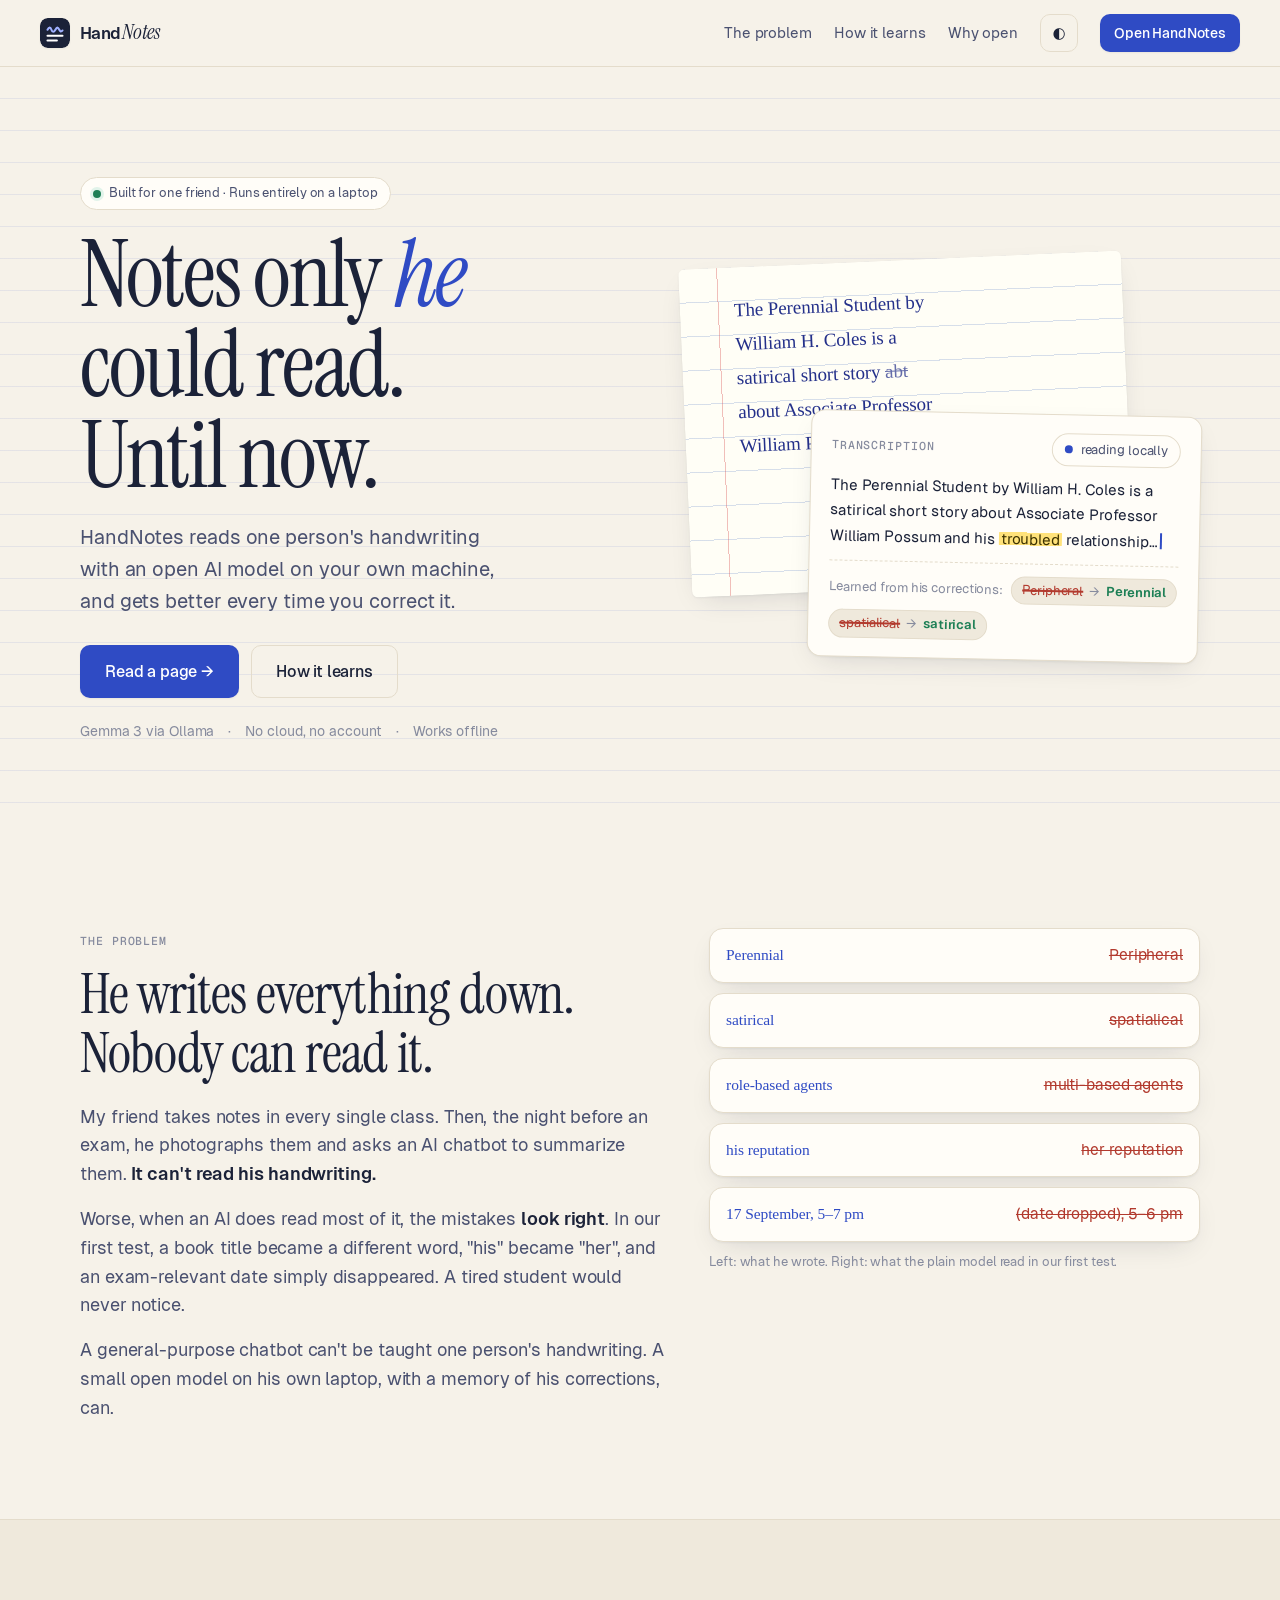
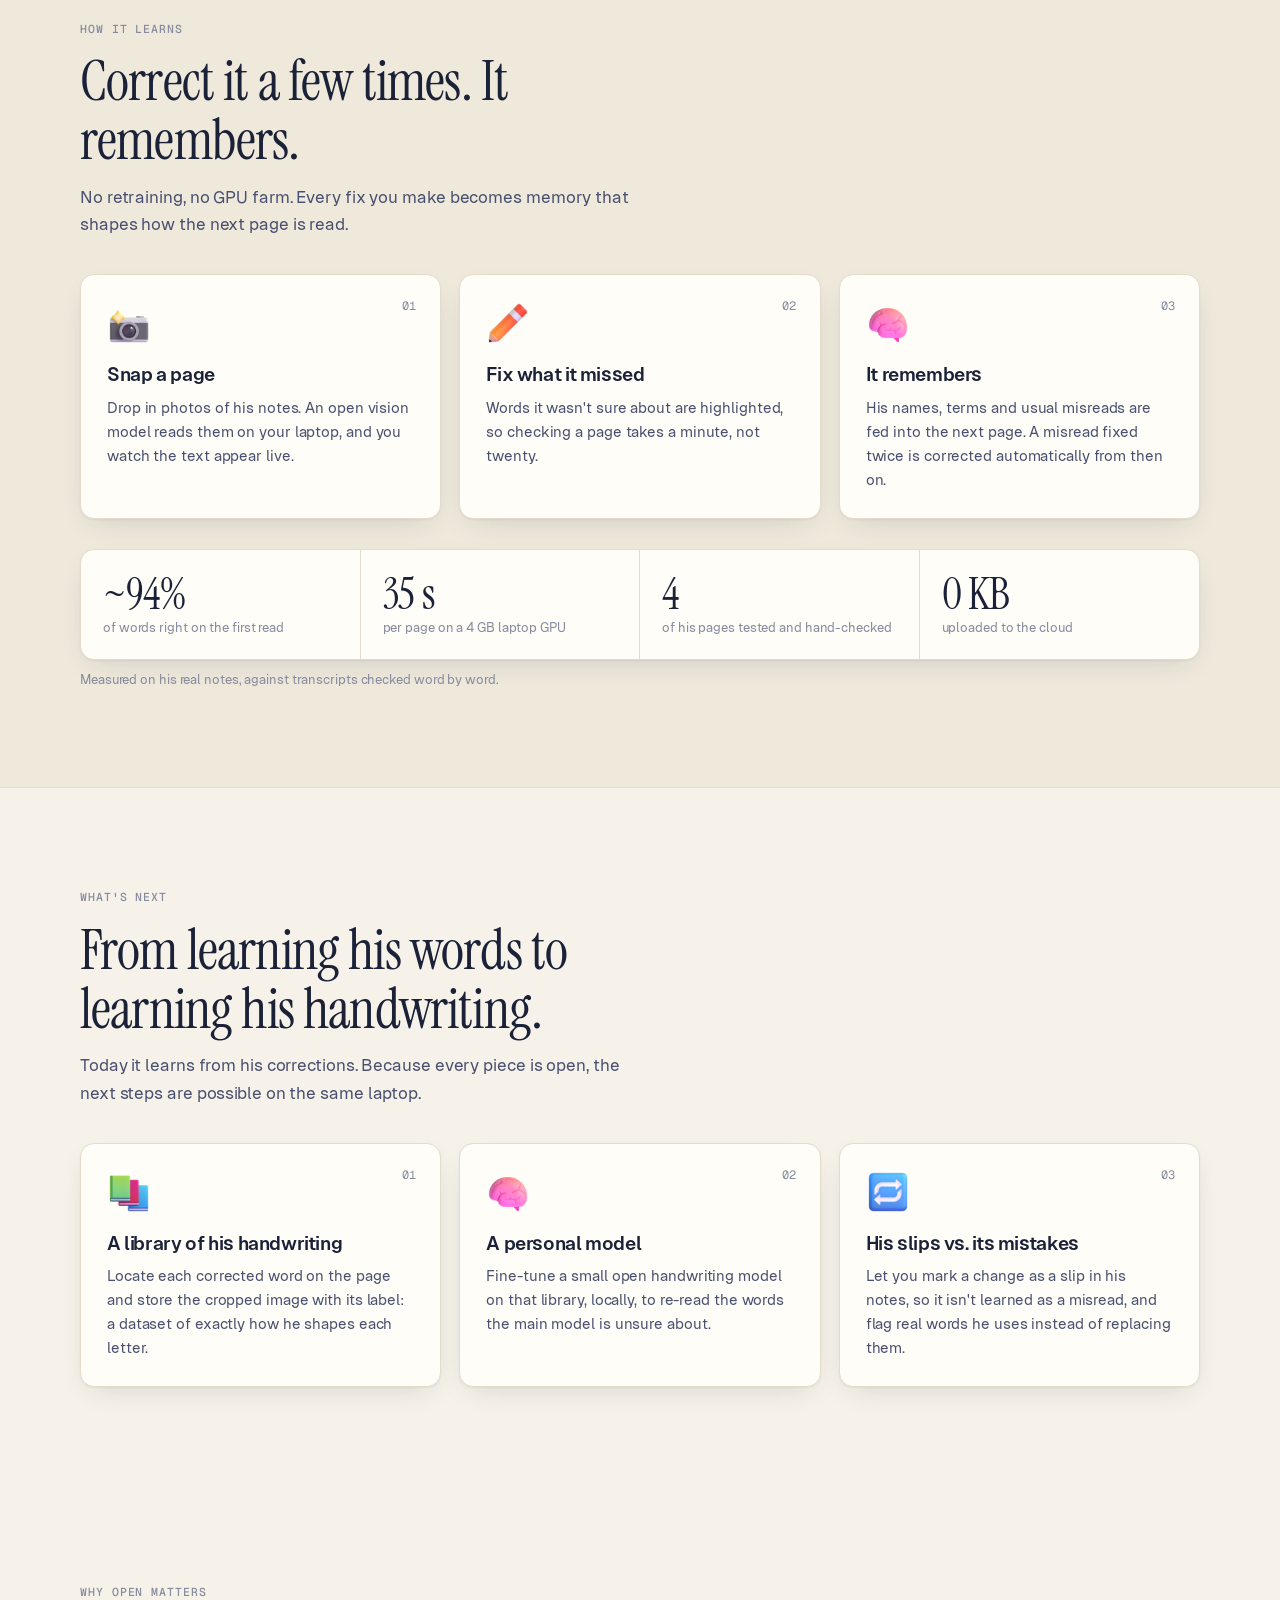
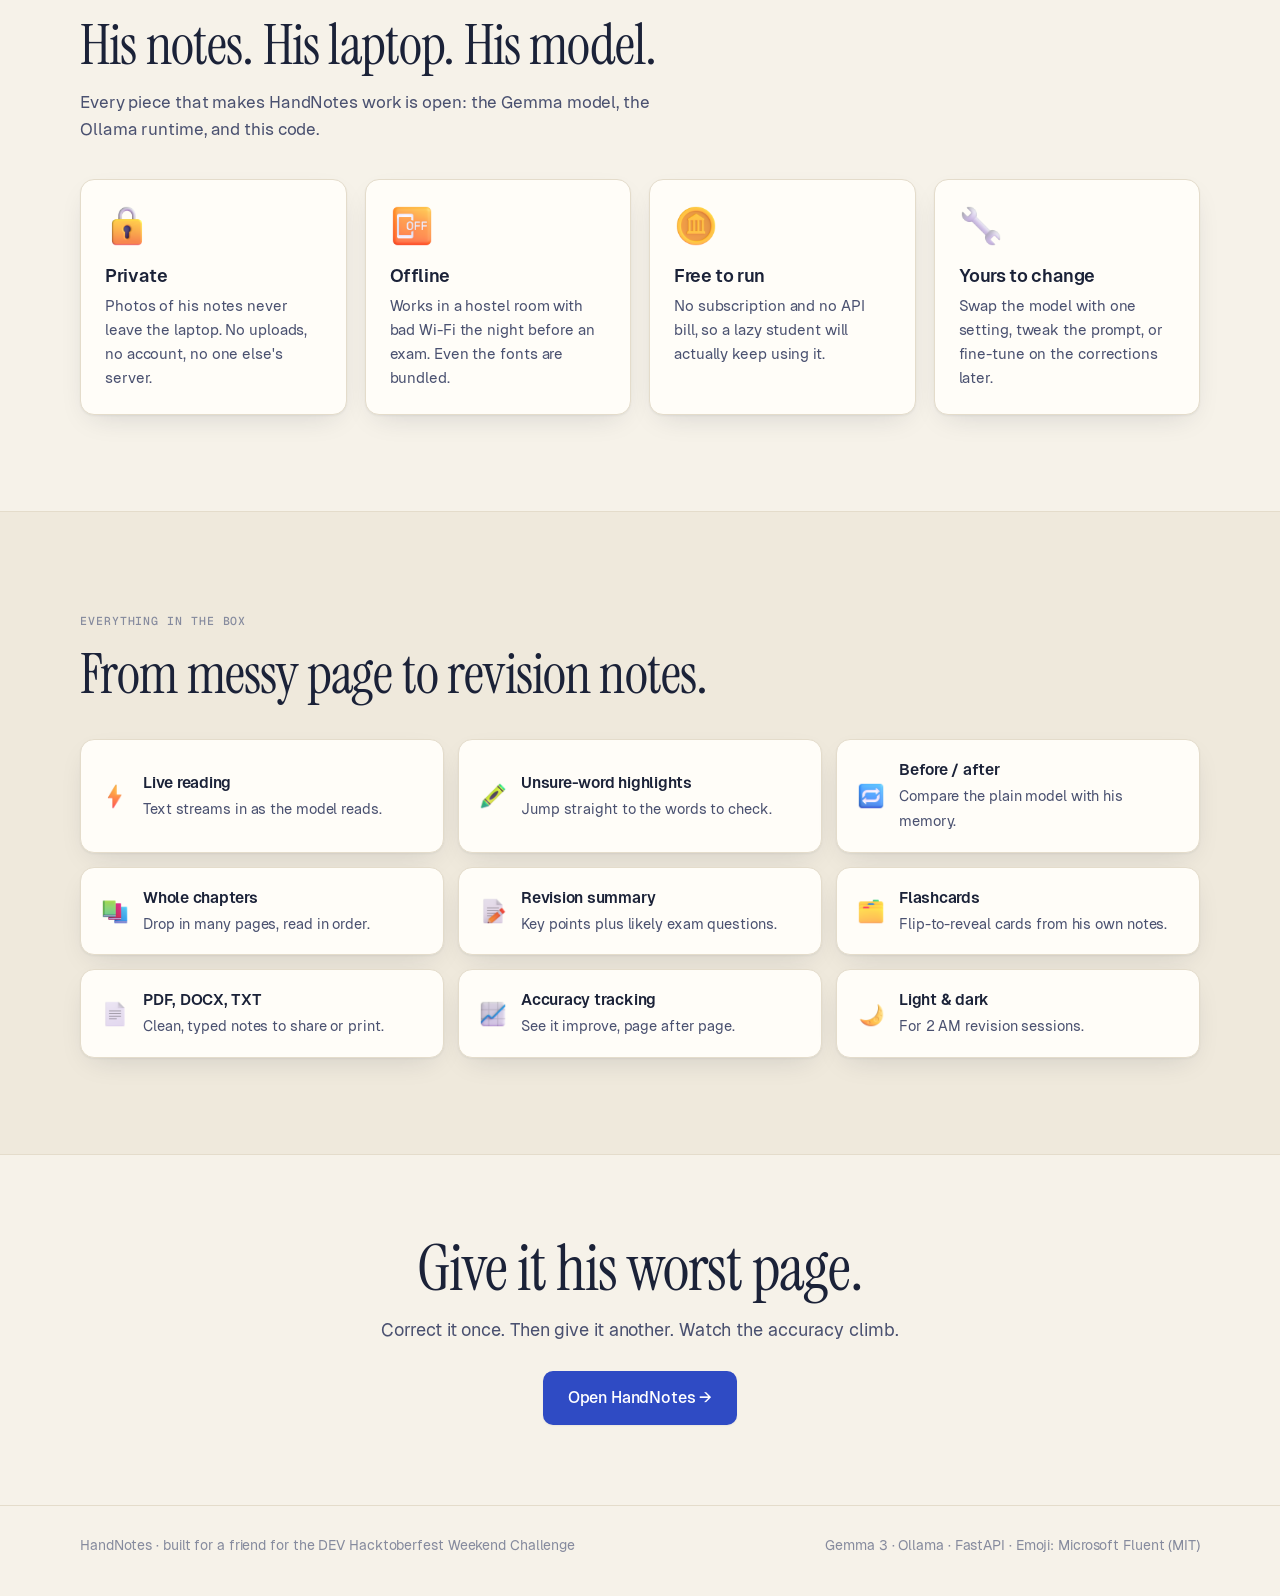
==== commit a41ff8a7: "fix: treat curly and straight apostrophes as the same word Typographic quotes were scored as misread" ====
--- a/static/index.html
+++ b/static/index.html
@@ -114,36 +114,37 @@
         </article>
       </div>
       <div class="card stats-strip">
-        <div class="stat"><div class="value">8</div><div class="label">pages learned from</div></div>
-        <div class="stat"><div class="value">97%</div><div class="label">accuracy on the latest page</div></div>
-        <div class="stat"><div class="value">1,284</div><div class="label">of his handwritten words stored</div></div>
+        <div class="stat"><div class="value">~94%</div><div class="label">of words right on the first read</div></div>
+        <div class="stat"><div class="value">35 s</div><div class="label">per page on a 4 GB laptop GPU</div></div>
+        <div class="stat"><div class="value">4</div><div class="label">of his pages tested and hand-checked</div></div>
         <div class="stat"><div class="value">0 KB</div><div class="label">uploaded to the cloud</div></div>
       </div>
+      <p class="muted" style="font-size:13px;margin-top:10px">Measured on his real notes, against transcripts checked word by word.</p>
     </div>
   </section>
 
   <section class="section" id="handwriting">
     <div class="container">
       <div class="section-head">
-        <span class="eyebrow">Under the hood</span>
-        <h2>It learns his handwriting, not just his words.</h2>
-        <p>Corrections teach it what he meant. His word library and personal model teach it how he writes.</p>
+        <span class="eyebrow">What's next</span>
+        <h2>From learning his words to learning his handwriting.</h2>
+        <p>Today it learns from his corrections. Because every piece is open, the next steps are possible on the same laptop.</p>
       </div>
       <div class="steps">
         <article class="card step">
           <img class="emoji" src="/static/emoji/books.png" alt="">
           <h3>A library of his handwriting</h3>
-          <p>Every corrected word is located on the page, cut out as an image and stored with its correct label, building a dataset of exactly how he shapes each letter.</p>
+          <p>Locate each corrected word on the page and store the cropped image with its label: a dataset of exactly how he shapes each letter.</p>
         </article>
         <article class="card step">
           <img class="emoji" src="/static/emoji/brain.png" alt="">
-          <h3>A personal model, trained locally</h3>
-          <p>His word library is used to fine-tune a personal version of the open model right on the laptop, so it reads his "w" and "u" the way he means them.</p>
+          <h3>A personal model</h3>
+          <p>Fine-tune a small open handwriting model on that library, locally, to re-read the words the main model is unsure about.</p>
         </article>
         <article class="card step">
           <img class="emoji" src="/static/emoji/repeat.png" alt="">
-          <h3>Knows his slips from its mistakes</h3>
-          <p>Before saving, each change is marked as a misread to learn or a slip in his notes to skip, and real words he uses are flagged for review instead of silently replaced.</p>
+          <h3>His slips vs. its mistakes</h3>
+          <p>Let you mark a change as a slip in his notes, so it isn't learned as a misread, and flag real words he uses instead of replacing them.</p>
         </article>
       </div>
     </div>
